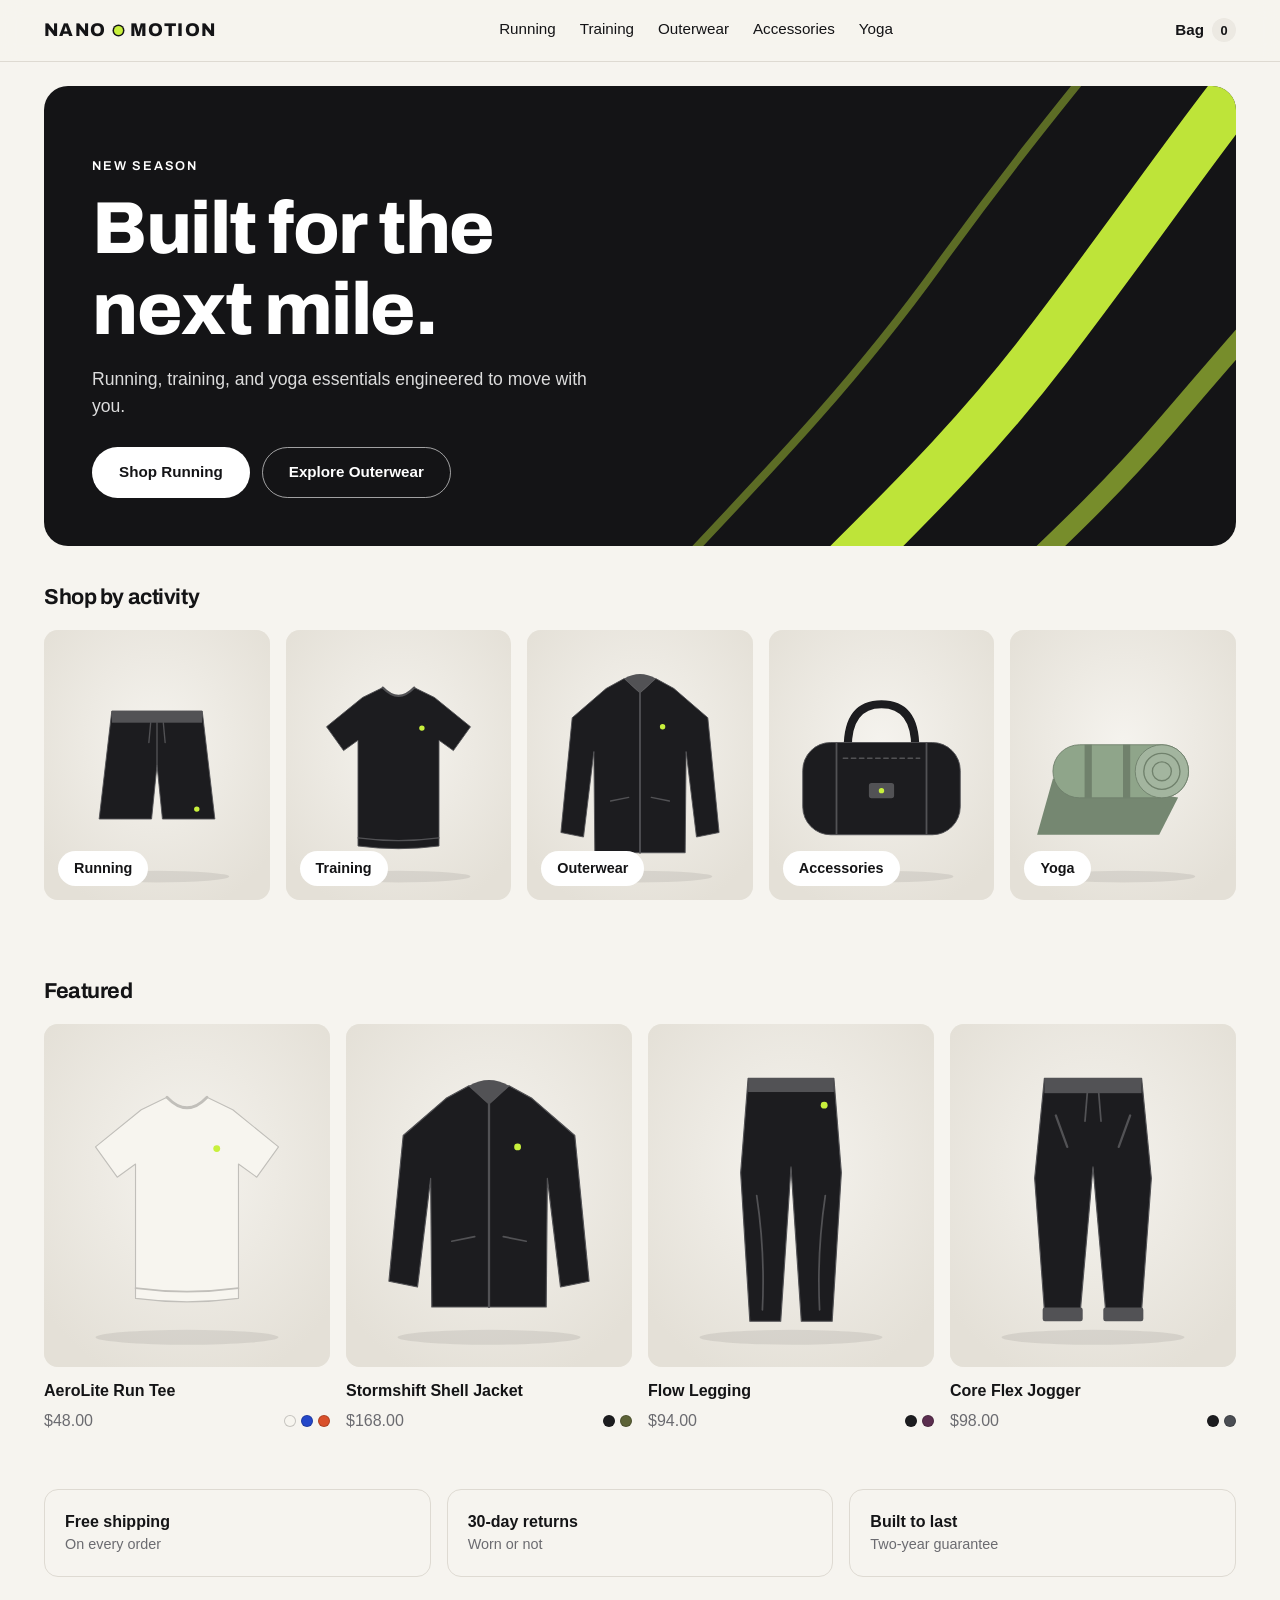
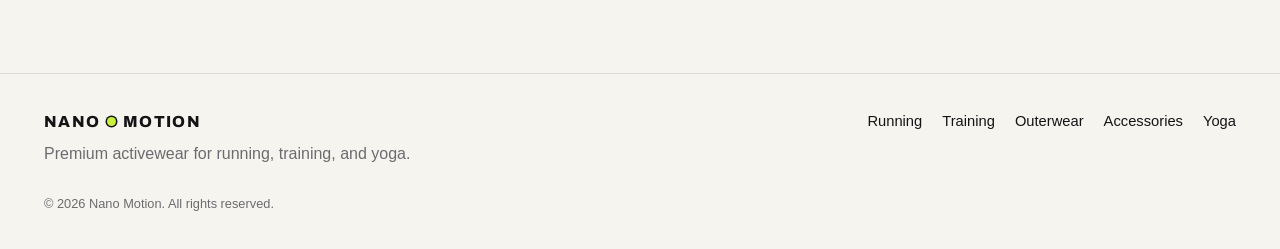
==== index.html @ 4070f174 "Add Nano Motion storefront Static store with home, category, product, bag, checkout, and order confi" ====
<!doctype html>
<html lang="en">
<head>
  <meta charset="utf-8">
  <meta name="viewport" content="width=device-width, initial-scale=1">
  <title>Nano Motion | Premium activewear</title>
  <meta name="description" content="Premium activewear for running, training, and yoga.">
  <meta name="robots" content="noindex">

  <!-- MEASUREMENT: the OpenAI Measurement Pixel base code goes here, near the top of <head>. -->

  <link rel="preconnect" href="https://fonts.googleapis.com">
  <link rel="preconnect" href="https://fonts.gstatic.com" crossorigin>
  <link href="https://fonts.googleapis.com/css2?family=Archivo:wght@500;600;700;800&display=swap" rel="stylesheet">
  <link rel="stylesheet" href="css/styles.css">
</head>
<body data-page="home">
  <header class="site-header" id="site-header"></header>
  <main id="main" class="page page-home"></main>
  <footer class="site-footer" id="site-footer"></footer>

  <script src="js/products.js"></script>
  <script src="js/store.js"></script>
  <script src="js/pages/home.js"></script>
</body>
</html>
---- css/styles.css ----
/* Nano Motion store styles */

:root {
  --bg: #f6f4ef;
  --surface: #ffffff;
  --tile: #ece9e2;
  --ink: #141416;
  --muted: #6b6b70;
  --line: #dedad2;
  --accent: #c8f03c;
  --error: #b3261e;
  --radius: 14px;
  --max: 1240px;
  --font-display: "Archivo", "Helvetica Neue", Arial, sans-serif;
  --font-body: -apple-system, BlinkMacSystemFont, "Segoe UI", Roboto, "Helvetica Neue", Arial, sans-serif;
}

* { box-sizing: border-box; }
[hidden] { display: none !important; }

html { -webkit-text-size-adjust: 100%; }

body {
  margin: 0;
  background: var(--bg);
  color: var(--ink);
  font-family: var(--font-body);
  font-size: 16px;
  line-height: 1.5;
  min-height: 100vh;
  display: flex;
  flex-direction: column;
}

main { flex: 1; width: 100%; }
img { max-width: 100%; display: block; }
a { color: inherit; }

h1, h2, h3 {
  font-family: var(--font-display);
  font-weight: 700;
  letter-spacing: -0.02em;
  line-height: 1.1;
  margin: 0;
}
h1 { font-size: clamp(2rem, 4vw, 3rem); }
h2 { font-size: 1.35rem; }

.muted { color: var(--muted); }
.small { font-size: 0.85rem; }
.eyebrow {
  font-family: var(--font-display);
  font-weight: 600;
  font-size: 0.8rem;
  letter-spacing: 0.14em;
  text-transform: uppercase;
  margin: 0 0 12px;
}

/* ---------- Header ---------- */

.site-header {
  position: sticky;
  top: 0;
  z-index: 20;
  background: rgba(246, 244, 239, 0.94);
  backdrop-filter: blur(10px);
  border-bottom: 1px solid var(--line);
}
.header-inner {
  max-width: var(--max);
  margin: 0 auto;
  padding: 14px 24px;
  display: flex;
  align-items: center;
  gap: 28px;
}
.logo {
  font-family: var(--font-display);
  font-weight: 800;
  font-size: 1.15rem;
  letter-spacing: 0.08em;
  text-decoration: none;
  display: inline-flex;
  align-items: center;
  white-space: nowrap;
}
.logo-dot {
  width: 9px;
  height: 9px;
  border-radius: 50%;
  background: var(--accent);
  box-shadow: 0 0 0 1.5px var(--ink);
  margin: 0 7px;
}
.logo-small { font-size: 1rem; }
.main-nav {
  display: flex;
  gap: 24px;
  flex: 1;
  justify-content: center;
  flex-wrap: wrap;
}
.main-nav a {
  text-decoration: none;
  font-weight: 500;
  font-size: 0.95rem;
  padding: 4px 0;
  border-bottom: 2px solid transparent;
}
.main-nav a:hover, .main-nav a.is-active { border-bottom-color: var(--ink); }
.bag-link {
  text-decoration: none;
  font-weight: 600;
  font-size: 0.95rem;
  display: inline-flex;
  align-items: center;
  gap: 8px;
}
.bag-count {
  min-width: 24px;
  height: 24px;
  padding: 0 7px;
  border-radius: 12px;
  background: var(--tile);
  font-size: 0.8rem;
  display: inline-flex;
  align-items: center;
  justify-content: center;
}
.bag-count.has-items { background: var(--accent); }

/* ---------- Buttons ---------- */

.btn {
  display: inline-flex;
  align-items: center;
  justify-content: center;
  border: 1.5px solid transparent;
  border-radius: 999px;
  padding: 13px 26px;
  font: inherit;
  font-weight: 600;
  font-size: 0.95rem;
  text-decoration: none;
  cursor: pointer;
  transition: transform 0.12s ease, background 0.12s ease, color 0.12s ease;
}
.btn:active { transform: scale(0.98); }
.btn-dark { background: var(--ink); color: #fff; }
.btn-dark:hover { background: #2a2a2e; }
.btn-light { background: #fff; color: var(--ink); }
.btn-light:hover { background: var(--accent); }
.btn-ghost { border-color: rgba(255, 255, 255, 0.6); color: #fff; }
.btn-ghost:hover { background: rgba(255, 255, 255, 0.12); }
.btn-outline { background: transparent; border-color: var(--ink); color: var(--ink); }
.btn-outline:hover { background: var(--ink); color: #fff; }
.btn-block { width: 100%; margin-top: 12px; }
.btn-small { padding: 8px 16px; font-size: 0.85rem; white-space: nowrap; }
.link-btn {
  background: none;
  border: 0;
  padding: 0;
  font: inherit;
  font-size: 0.9rem;
  color: var(--muted);
  text-decoration: underline;
  cursor: pointer;
}
.link-btn:hover { color: var(--ink); }

/* ---------- Layout ---------- */

.section {
  max-width: var(--max);
  margin: 0 auto;
  padding: 40px 24px;
}
.section-head { margin-bottom: 20px; }
.breadcrumb {
  max-width: var(--max);
  margin: 0 auto;
  padding: 20px 24px 0;
  font-size: 0.85rem;
  color: var(--muted);
  display: flex;
  gap: 8px;
  flex-wrap: wrap;
}
.breadcrumb a { text-decoration: none; }
.breadcrumb a:hover { text-decoration: underline; }
.empty-state { text-align: center; padding-top: 96px; padding-bottom: 96px; }
.empty-state .btn { margin-top: 20px; }

/* ---------- Home ---------- */

.hero {
  position: relative;
  max-width: calc(var(--max) - 48px);
  margin: 24px auto 0;
  min-height: 460px;
  border-radius: 24px;
  background: var(--ink);
  color: #fff;
  overflow: hidden;
  display: flex;
  align-items: flex-end;
}
.hero-art {
  position: absolute;
  inset: 0;
  width: 100%;
  height: 100%;
  color: var(--accent);
}
.hero-copy { position: relative; padding: 48px; max-width: 620px; }
.hero h1 { font-size: clamp(2.6rem, 6vw, 4.6rem); font-weight: 800; }
.hero-sub { font-size: 1.1rem; margin: 16px 0 28px; color: rgba(255, 255, 255, 0.85); }
.hero-actions { display: flex; gap: 12px; flex-wrap: wrap; }

.category-grid {
  display: grid;
  grid-template-columns: repeat(5, 1fr);
  gap: 16px;
}
.category-tile {
  position: relative;
  border-radius: var(--radius);
  overflow: hidden;
  background: var(--tile);
  text-decoration: none;
  aspect-ratio: 5 / 6;
}
.category-tile img { width: 100%; height: 100%; object-fit: cover; transition: transform 0.3s ease; }
.category-tile:hover img { transform: scale(1.04); }
.tile-label {
  position: absolute;
  left: 14px;
  bottom: 14px;
  background: #fff;
  border-radius: 999px;
  padding: 7px 16px;
  font-weight: 600;
  font-size: 0.9rem;
}

.promise-strip {
  max-width: var(--max);
  margin: 16px auto 56px;
  padding: 0 24px;
  display: grid;
  grid-template-columns: repeat(3, 1fr);
  gap: 16px;
}
.promise-strip div {
  border: 1px solid var(--line);
  border-radius: var(--radius);
  padding: 20px;
  display: flex;
  flex-direction: column;
}
.promise-strip span { color: var(--muted); font-size: 0.9rem; }

/* ---------- Product cards ---------- */

.product-grid {
  display: grid;
  grid-template-columns: repeat(4, 1fr);
  gap: 24px 16px;
}
.product-card { text-decoration: none; display: flex; flex-direction: column; gap: 6px; }
.card-image {
  display: block;
  border-radius: var(--radius);
  overflow: hidden;
  background: var(--tile);
  aspect-ratio: 5 / 6;
}
.card-image img { width: 100%; height: 100%; object-fit: cover; transition: transform 0.3s ease; }
.product-card:hover .card-image img { transform: scale(1.04); }
.card-name { font-weight: 600; margin-top: 6px; }
.card-meta { display: flex; justify-content: space-between; align-items: center; color: var(--muted); }
.card-dots { display: inline-flex; gap: 5px; }
.dot { width: 12px; height: 12px; border-radius: 50%; border: 1px solid rgba(0, 0, 0, 0.2); }

.category-head { margin-bottom: 28px; }
.category-head p { margin: 8px 0 0; }

/* ---------- Product page ---------- */

.product-layout {
  max-width: var(--max);
  margin: 0 auto;
  padding: 24px 24px 64px;
  display: grid;
  grid-template-columns: minmax(0, 1.25fr) minmax(0, 1fr);
  gap: 48px;
  align-items: start;
}
.product-gallery {
  border-radius: 20px;
  overflow: hidden;
  background: var(--tile);
}
.product-gallery img { width: 100%; }
.product-info { position: sticky; top: 88px; }
.product-info h1 { font-size: clamp(1.8rem, 3vw, 2.4rem); }
.product-price { font-size: 1.2rem; margin: 10px 0 24px; }
.option-group { margin-bottom: 22px; }
.option-label { font-weight: 600; font-size: 0.9rem; margin-bottom: 10px; }
.option-label span { font-weight: 400; color: var(--muted); margin-left: 6px; }
.swatches, .sizes { display: flex; gap: 10px; flex-wrap: wrap; }
.swatch {
  width: 38px;
  height: 38px;
  border-radius: 50%;
  border: 1px solid rgba(0, 0, 0, 0.2);
  background: var(--swatch);
  cursor: pointer;
  padding: 0;
}
.swatch.is-selected { box-shadow: 0 0 0 2px var(--bg), 0 0 0 4px var(--ink); }
.size-btn {
  min-width: 64px;
  padding: 11px 14px;
  border-radius: 10px;
  border: 1.5px solid var(--line);
  background: var(--surface);
  font: inherit;
  font-weight: 500;
  cursor: pointer;
}
.size-btn:hover { border-color: var(--ink); }
.size-btn.is-selected { border-color: var(--ink); background: var(--ink); color: #fff; }
.stepper {
  display: inline-flex;
  align-items: center;
  border: 1.5px solid var(--line);
  border-radius: 999px;
  background: var(--surface);
}
.stepper button {
  width: 42px;
  height: 42px;
  border: 0;
  background: none;
  font-size: 1.1rem;
  cursor: pointer;
}
.stepper span { min-width: 28px; text-align: center; font-weight: 600; }
.stepper-small button { width: 32px; height: 32px; }
.item-id { margin: 12px 0 0; }
.product-description { margin: 24px 0 12px; }
.feature-list { margin: 0 0 20px; padding-left: 20px; }
.feature-list li { margin-bottom: 4px; }

/* ---------- Drawer ---------- */

.drawer-backdrop {
  position: fixed;
  inset: 0;
  background: rgba(20, 20, 22, 0.45);
  z-index: 40;
}
.drawer {
  position: fixed;
  top: 0;
  right: 0;
  bottom: 0;
  width: min(440px, 100%);
  background: var(--surface);
  z-index: 50;
  padding: 32px 28px;
  display: flex;
  flex-direction: column;
  gap: 20px;
  box-shadow: -12px 0 40px rgba(0, 0, 0, 0.15);
}
.drawer h2 { font-size: 2rem; }
.drawer-close {
  position: absolute;
  top: 18px;
  right: 18px;
  width: 36px;
  height: 36px;
  border-radius: 50%;
  border: 1px solid var(--line);
  background: var(--surface);
  font-size: 1.2rem;
  cursor: pointer;
}
.drawer-item { display: grid; grid-template-columns: 110px 1fr; gap: 16px; }
.drawer-item img { border-radius: 10px; background: var(--tile); }
.drawer-item div { display: flex; flex-direction: column; gap: 2px; }
.drawer-total {
  margin-top: auto;
  display: flex;
  justify-content: space-between;
  font-size: 1.1rem;
  border-top: 1px solid var(--line);
  padding-top: 16px;
}
.drawer-actions { display: grid; grid-template-columns: 1fr 1fr; gap: 10px; }

/* ---------- Bag ---------- */

.cart-head { display: flex; justify-content: space-between; align-items: baseline; margin-bottom: 24px; }
.cart-layout, .checkout-layout {
  display: grid;
  grid-template-columns: minmax(0, 1.6fr) minmax(0, 1fr);
  gap: 40px;
  align-items: start;
}
.cart-line {
  display: grid;
  grid-template-columns: 120px 1fr auto;
  gap: 18px;
  padding: 18px 0;
  border-top: 1px solid var(--line);
}
.cart-line:last-child { border-bottom: 1px solid var(--line); }
.cart-thumb { border-radius: 10px; overflow: hidden; background: var(--tile); }
.cart-line-info { display: flex; flex-direction: column; gap: 2px; }
.cart-line-name { font-weight: 600; text-decoration: none; }
.cart-line-name:hover { text-decoration: underline; }
.cart-line-controls { display: flex; align-items: center; gap: 16px; margin-top: auto; padding-top: 10px; }
.cart-line-price { font-weight: 600; }

.summary-card {
  background: var(--surface);
  border: 1px solid var(--line);
  border-radius: var(--radius);
  padding: 24px;
}
.summary-card h2 { margin-bottom: 16px; }
.summary-row { display: flex; justify-content: space-between; padding: 6px 0; }
.summary-total {
  border-top: 1px solid var(--line);
  margin-top: 8px;
  padding-top: 14px;
  font-weight: 700;
  font-size: 1.05rem;
}
.summary-items { margin-bottom: 14px; }
.summary-item {
  display: grid;
  grid-template-columns: 64px 1fr auto;
  gap: 12px;
  padding: 10px 0;
  border-bottom: 1px solid var(--line);
  font-size: 0.92rem;
}
.summary-item img { border-radius: 8px; background: var(--tile); }
.summary-item div { display: flex; flex-direction: column; }

/* ---------- Checkout ---------- */

.page-checkout h1 { margin-bottom: 24px; }
.checkout-form h2 { margin: 28px 0 14px; }
.form-head { display: flex; justify-content: space-between; align-items: baseline; margin: 0 0 14px; }
.form-head h2 { margin: 0; }
.field { display: flex; flex-direction: column; gap: 6px; margin-bottom: 14px; }
.field span { font-size: 0.85rem; font-weight: 600; }
.field input, .field select {
  font: inherit;
  padding: 12px 14px;
  border: 1.5px solid var(--line);
  border-radius: 10px;
  background: var(--surface);
  color: var(--ink);
  width: 100%;
}
.field input:focus, .field select:focus { outline: none; border-color: var(--ink); }
.field input.has-error { border-color: var(--error); }
.field-row { display: grid; grid-template-columns: 1fr 1fr; gap: 14px; }
.field-row-3 { grid-template-columns: 2fr 1fr 1fr; }
.payment-method {
  display: flex;
  align-items: center;
  gap: 14px;
  border: 1.5px solid var(--ink);
  border-radius: 10px;
  background: var(--surface);
  padding: 14px 16px;
}
.payment-radio {
  width: 18px;
  height: 18px;
  border-radius: 50%;
  border: 5px solid var(--ink);
  background: var(--surface);
}
.payment-brand {
  font-family: var(--font-display);
  font-weight: 800;
  font-style: italic;
  letter-spacing: 0.04em;
  color: #1a3fb0;
}
.payment-number { font-weight: 600; margin-right: auto; }
.form-error { color: var(--error); font-weight: 600; margin: 16px 0 0; }

/* ---------- Confirmation ---------- */

.confirmation h1 { margin-bottom: 12px; }
.confirmation-layout {
  display: grid;
  grid-template-columns: minmax(0, 1.4fr) minmax(0, 1fr);
  gap: 24px;
  margin-top: 32px;
  align-items: start;
}

/* ---------- Footer ---------- */

.site-footer { border-top: 1px solid var(--line); margin-top: 40px; }
.footer-inner {
  max-width: var(--max);
  margin: 0 auto;
  padding: 36px 24px;
  display: grid;
  grid-template-columns: 1.4fr 1fr;
  gap: 20px;
}
.footer-inner p { margin: 8px 0 0; }
.footer-links { display: flex; gap: 20px; flex-wrap: wrap; justify-content: flex-end; align-items: flex-start; }
.footer-links a { text-decoration: none; font-size: 0.92rem; }
.footer-links a:hover { text-decoration: underline; }
.footer-note { grid-column: 1 / -1; font-size: 0.8rem; }

/* ---------- Small screens ---------- */

@media (max-width: 900px) {
  .category-grid { grid-template-columns: repeat(2, 1fr); }
  .product-grid { grid-template-columns: repeat(2, 1fr); }
  .product-layout, .cart-layout, .checkout-layout, .confirmation-layout { grid-template-columns: 1fr; gap: 28px; }
  .product-info { position: static; }
  .promise-strip { grid-template-columns: 1fr; }
  .header-inner { flex-wrap: wrap; gap: 12px 20px; }
  .main-nav { order: 3; flex-basis: 100%; justify-content: flex-start; gap: 16px; }
  .bag-link { margin-left: auto; }
  .hero { margin: 16px 16px 0; min-height: 380px; }
  .hero-copy { padding: 28px; }
  .footer-inner { grid-template-columns: 1fr; }
  .footer-links { justify-content: flex-start; }
}

@media (max-width: 520px) {
  .cart-line { grid-template-columns: 84px 1fr; }
  .cart-line-price { grid-column: 2; }
  .field-row, .field-row-3 { grid-template-columns: 1fr; }
}

#place-order { margin-top: 24px; }
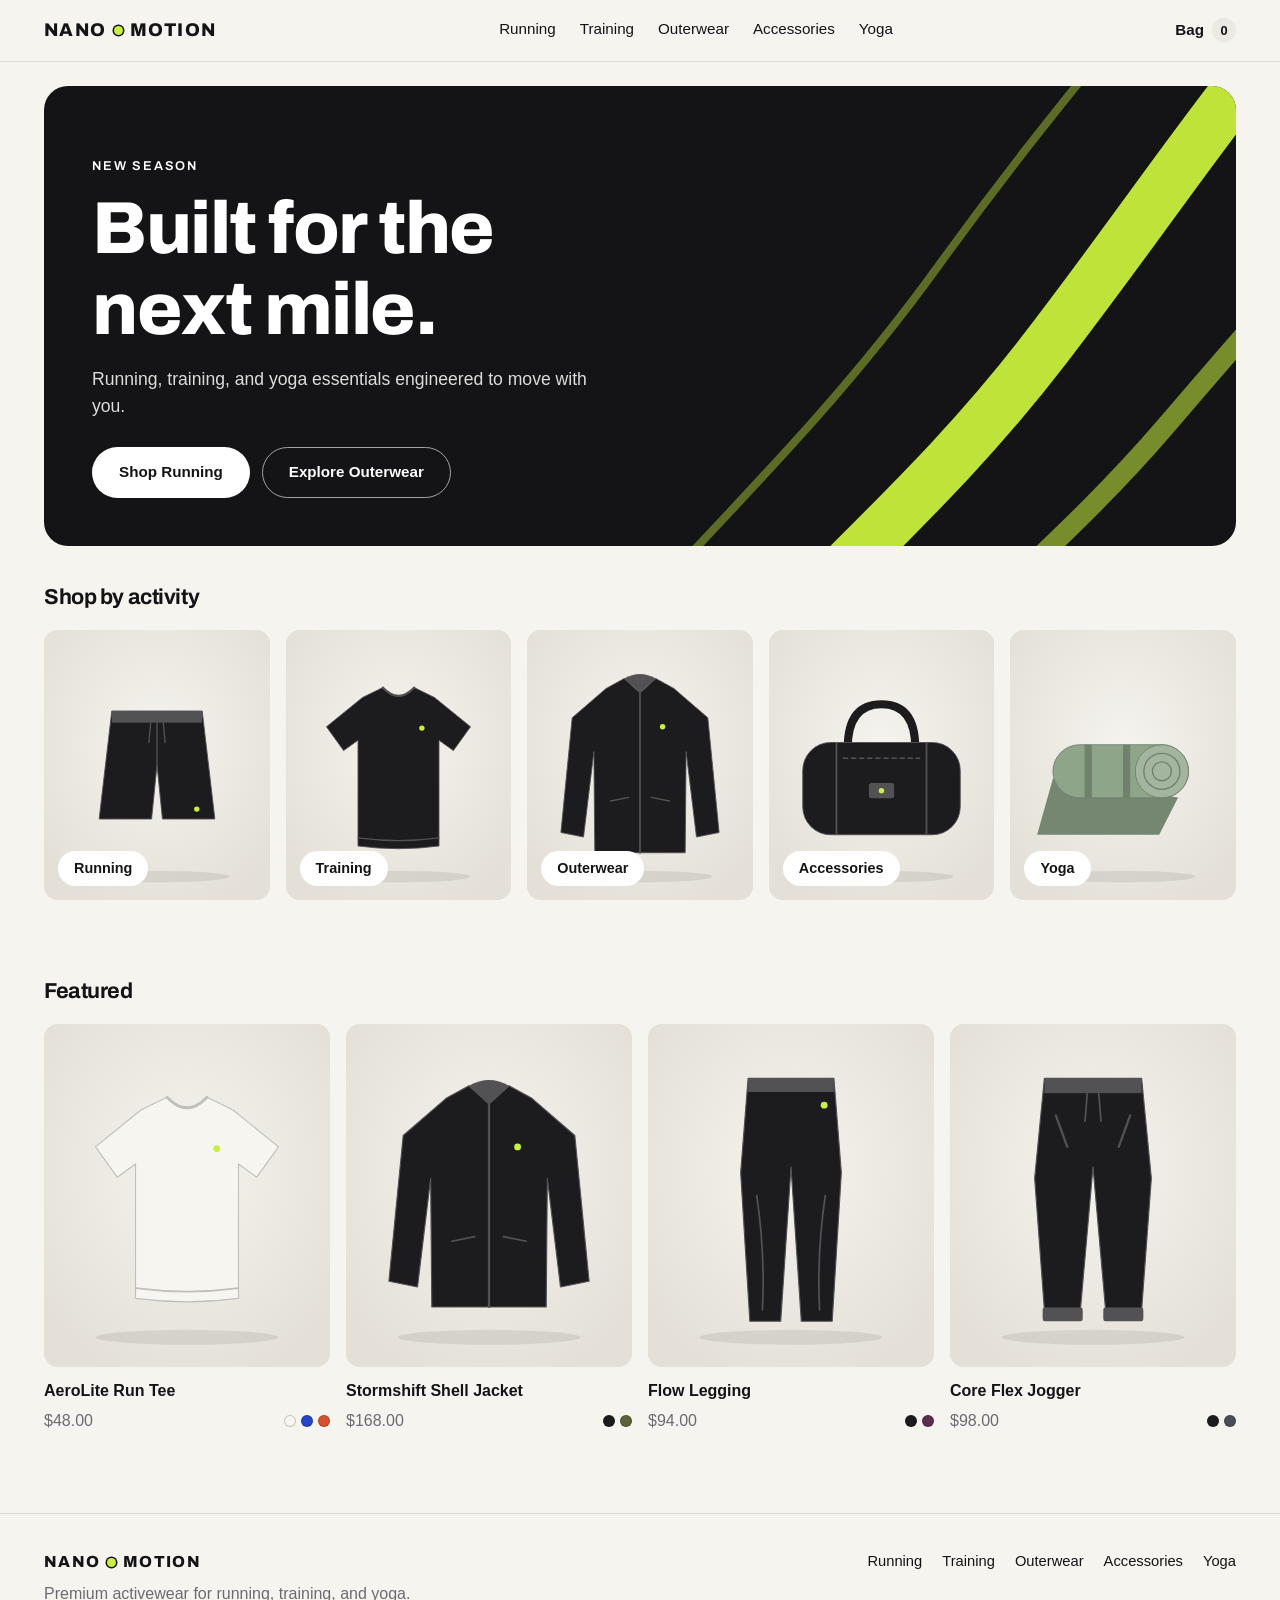
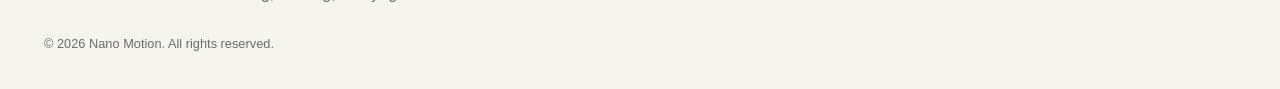
==== commit 7f56b3f9: "Add direct OpenAI Measurement Pixel integration" ====
--- a/index.html
+++ b/index.html
@@ -8,6 +8,38 @@
   <meta name="robots" content="noindex">
 
   <!-- MEASUREMENT: the OpenAI Measurement Pixel base code goes here, near the top of <head>. -->
+
+  <script>
+    (function (w, d, s, u) {
+      if (w.oaiq) return;
+      var q = function () {
+        q.q.push(arguments);
+      };
+      q.q = [];
+      w.oaiq = q;
+      var js = d.createElement(s);
+      js.async = true;
+      js.src = u;
+      var f = d.getElementsByTagName(s)[0];
+      f.parentNode.insertBefore(js, f);
+    })(window, document, "script", "https://bzrcdn.openai.com/sdk/oaiq.min.js");
+
+    // Debug is off unless enabled for this tab with ?debug=1; ?debug=0 disables it.
+    var nmPixelDebugParam = new URLSearchParams(window.location.search).get("debug");
+    var nmPixelDebug = nmPixelDebugParam === "1";
+    try {
+      if (nmPixelDebugParam === "1" || nmPixelDebugParam === "0") {
+        sessionStorage.setItem("nm_pixel_debug", nmPixelDebugParam);
+      } else {
+        nmPixelDebug = sessionStorage.getItem("nm_pixel_debug") === "1";
+      }
+    } catch (err) { /* storage unavailable: use the URL setting for this page */ }
+
+    oaiq("init", {
+      pixelId: "1vU1PkihULoohTs1TNQBzy",
+      debug: nmPixelDebug
+    });
+  </script>
 
   <link rel="preconnect" href="https://fonts.googleapis.com">
   <link rel="preconnect" href="https://fonts.gstatic.com" crossorigin>
--- a/css/styles.css
+++ b/css/styles.css
@@ -244,23 +244,6 @@
   font-size: 0.9rem;
 }
 
-.promise-strip {
-  max-width: var(--max);
-  margin: 16px auto 56px;
-  padding: 0 24px;
-  display: grid;
-  grid-template-columns: repeat(3, 1fr);
-  gap: 16px;
-}
-.promise-strip div {
-  border: 1px solid var(--line);
-  border-radius: var(--radius);
-  padding: 20px;
-  display: flex;
-  flex-direction: column;
-}
-.promise-strip span { color: var(--muted); font-size: 0.9rem; }
-
 /* ---------- Product cards ---------- */
 
 .product-grid {
@@ -535,7 +518,6 @@
   .product-grid { grid-template-columns: repeat(2, 1fr); }
   .product-layout, .cart-layout, .checkout-layout, .confirmation-layout { grid-template-columns: 1fr; gap: 28px; }
   .product-info { position: static; }
-  .promise-strip { grid-template-columns: 1fr; }
   .header-inner { flex-wrap: wrap; gap: 12px 20px; }
   .main-nav { order: 3; flex-basis: 100%; justify-content: flex-start; gap: 16px; }
   .bag-link { margin-left: auto; }
